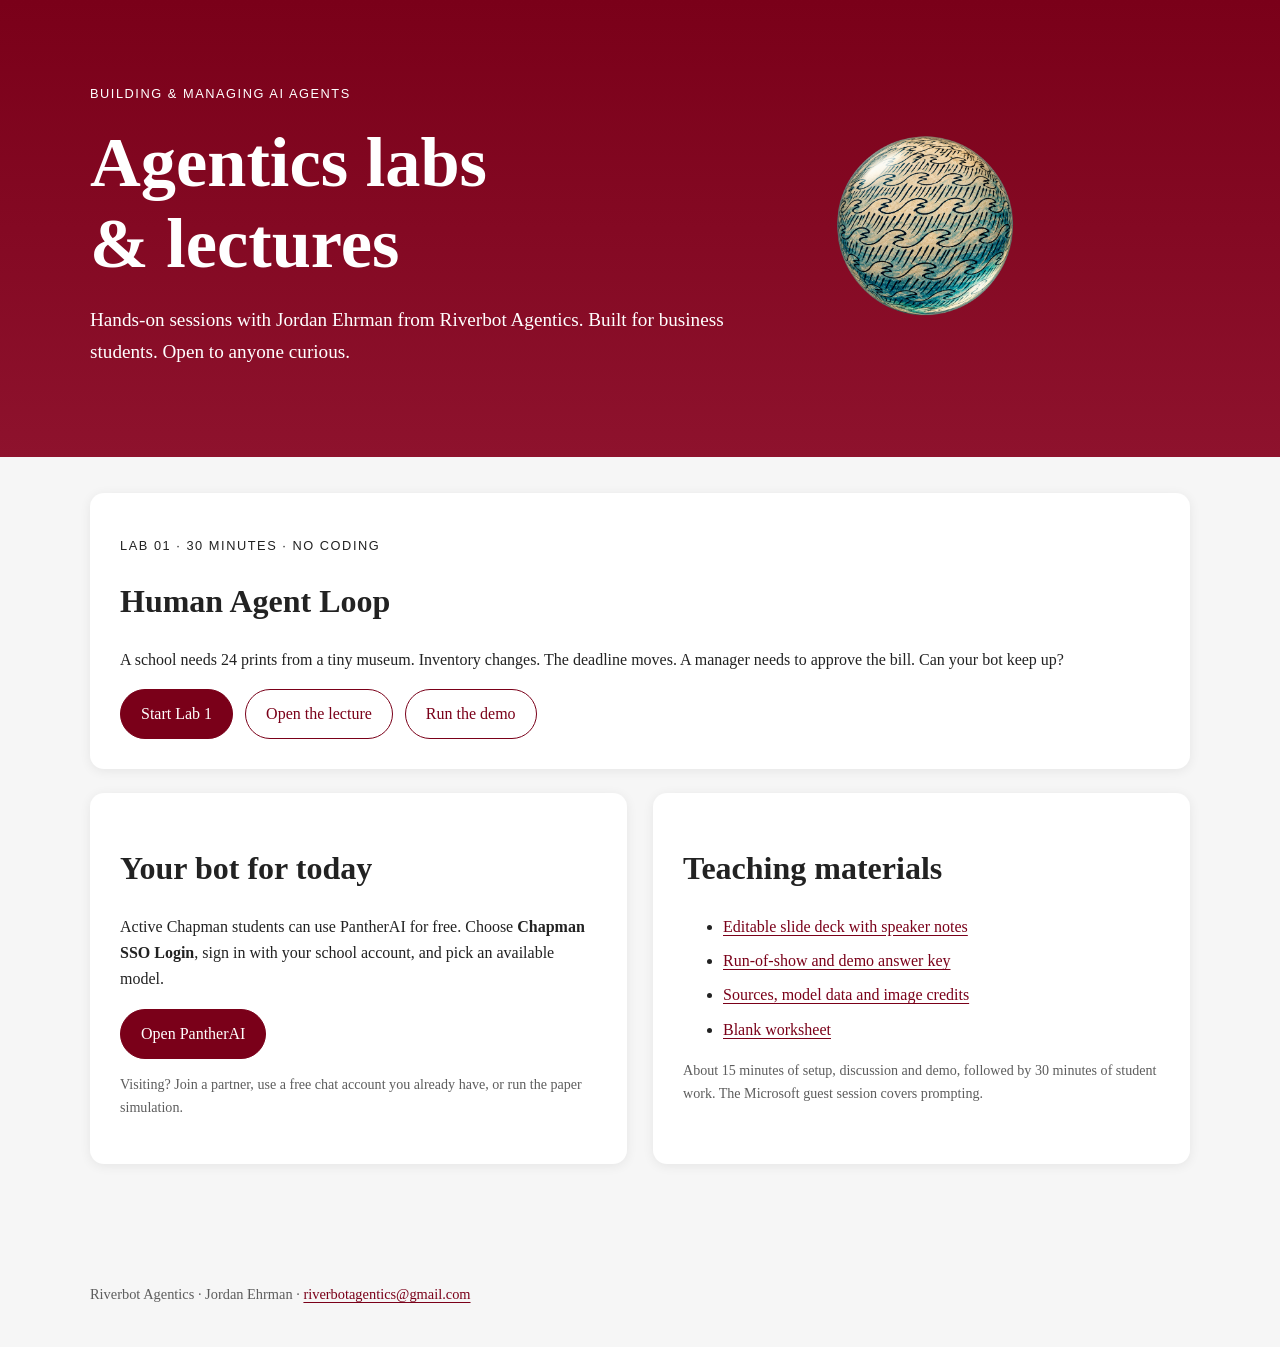
==== index.html @ c2e1d711 "Add Lab 1 lecture, museum demo, and student lab pack" ====
<!doctype html><html lang="en"><head><meta charset="utf-8"><meta name="viewport" content="width=device-width,initial-scale=1"><title>Agentics Labs & Lectures · Jordan Ehrman</title><link rel="icon" href="assets/riverbot-logo.png"><link rel="stylesheet" href="styles.css"></head><body><header class="hero"><div class="wrap"><div><p class="eyebrow">Building &amp; Managing AI Agents</p><h1>Agentics labs<br>&amp; lectures</h1><p>Hands-on sessions with Jordan Ehrman from Riverbot Agentics. Built for business students. Open to anyone curious.</p></div><img class="logo" src="assets/riverbot-logo.png" alt="Riverbot Agentics watercolor wave orb"></div></header><main class="wrap"><section class="paper"><p class="eyebrow">Lab 01 · 30 minutes · No coding</p><h2>Human Agent Loop</h2><p>A school needs 24 prints from a tiny museum. Inventory changes. The deadline moves. A manager needs to approve the bill. Can your bot keep up?</p><div class="actions"><a class="button" href="lab1/index.html">Start Lab 1</a><a class="button secondary" href="lab1/lecture.html">Open the lecture</a><a class="button secondary" href="lab1/demo.html">Run the demo</a></div></section><div class="columns"><section class="paper"><h2>Your bot for today</h2><p>Active Chapman students can use PantherAI for free. Choose <strong>Chapman SSO Login</strong>, sign in with your school account, and pick an available model.</p><a class="button" href="https://pantherai.chapman.edu/login" target="_blank" rel="noopener">Open PantherAI</a><p class="small muted">Visiting? Join a partner, use a free chat account you already have, or run the paper simulation.</p></section><section class="paper"><h2>Teaching materials</h2><ul class="link-list"><li><a href="downloads/Lab_1_Human_Agent_Loop.pptx">Editable slide deck with speaker notes</a></li><li><a href="lab1/instructor.html">Run-of-show and demo answer key</a></li><li><a href="lab1/sources.html">Sources, model data and image credits</a></li><li><a href="lab1/worksheet.md" download>Blank worksheet</a></li></ul><p class="small muted">About 15 minutes of setup, discussion and demo, followed by 30 minutes of student work. The Microsoft guest session covers prompting.</p></section></div></main><footer class="wrap">Riverbot Agentics · Jordan Ehrman · <a href="mailto:riverbotagentics@gmail.com">riverbotagentics@gmail.com</a></footer></body></html>
---- styles.css ----
:root{--red:#7a0019;--red-dark:#5f0013;--ink:#222;--muted:#5d5d5d;--paper:#fff;--page:#f6f6f6;--line:#ddd}*{box-sizing:border-box}body{margin:0;background:var(--page);color:var(--ink);font-family:Georgia,'Times New Roman',serif;line-height:1.65}a{color:var(--red);text-underline-offset:.18em}a:hover{color:var(--red-dark)}h1,h2,h3{line-height:1.16}h1{font-size:clamp(2.5rem,5.5vw,4.8rem);margin:.25em 0}h2{font-size:2rem}h3{font-size:1.3rem}.wrap{width:min(1100px,calc(100% - 40px));margin:auto}.hero{background:linear-gradient(180deg,#7a0019,#8e122d);color:white;padding:70px 0}.hero .wrap{display:flex;gap:55px;align-items:center}.hero p{max-width:680px;font-size:1.2rem}.hero a{color:white}.logo{width:200px;height:200px;object-fit:contain}.eyebrow{font-family:Arial,sans-serif;letter-spacing:.12em;text-transform:uppercase;font-size:.8rem!important}.toolbar{border-bottom:1px solid var(--line);padding:16px 0;background:white}.toolbar .wrap{display:flex;gap:24px;align-items:center;flex-wrap:wrap}.toolbar a{font-size:1rem}.brand{font-weight:bold;margin-right:auto}.brand img{width:32px;height:32px;vertical-align:middle;margin-right:9px}main.wrap{padding:36px 0 70px}.paper{background:white;border-radius:14px;padding:30px;margin-bottom:24px;box-shadow:0 2px 12px #00000012}.columns{display:grid;grid-template-columns:1fr 1fr;gap:26px}.button,button{display:inline-block;background:var(--red);color:white;border:1px solid var(--red);border-radius:999px;padding:11px 20px;font:inherit;cursor:pointer;text-decoration:none}button:hover,.button:hover{background:var(--red-dark);color:white}button:disabled{opacity:.4;cursor:default}.secondary{background:white;color:var(--red)}.muted{color:var(--muted)}.small{font-size:.88rem}.notice{border-left:4px solid var(--red);padding:16px 22px;background:#f8f2f3;margin:22px 0}.actions{display:flex;gap:12px;align-items:center;flex-wrap:wrap}.step{padding:24px 0;border-bottom:1px solid var(--line)}.step:last-child{border:0}.time{font:bold .82rem Arial,sans-serif;color:var(--red);letter-spacing:.06em}pre{white-space:pre-wrap;overflow-wrap:anywhere;background:#f6f6f6;padding:22px;border-radius:8px;font:15px/1.6 monospace}table{border-collapse:collapse;width:100%;margin:20px 0}td,th{text-align:left;border-bottom:1px solid var(--line);padding:11px}th{color:var(--red)}label{display:block;font-weight:bold;margin-top:20px}input,textarea{width:100%;font:inherit;border:1px solid #bbb;border-radius:8px;padding:12px;background:white;margin-top:7px}textarea{min-height:110px;resize:vertical}details{margin:16px 0}summary{cursor:pointer;color:var(--red);font-weight:bold}.observation{padding:18px 0;border-top:1px solid var(--line)}.observation h3{margin:0 0 10px}footer{padding:25px 0 40px;color:var(--muted);font-size:.9rem}button:focus-visible,a:focus-visible,input:focus-visible,textarea:focus-visible{outline:3px solid #238393;outline-offset:4px}.demo-trace{font-size:1.15rem;min-height:210px}.demo-label{font-family:Arial,sans-serif;text-transform:uppercase;font-size:.72rem;letter-spacing:.1em;color:var(--red)}.link-list li{margin:8px 0}.save-status{font:.85rem Arial,sans-serif}.loop-fields{display:grid;grid-template-columns:1fr 1fr;gap:0 22px}.loop-fields .wide{grid-column:1/-1}.print-only{display:none}@media(max-width:700px){.hero{padding:40px 0}.hero .wrap{display:block}.logo{width:110px;height:110px}.columns,.loop-fields{grid-template-columns:1fr}.paper{padding:23px}.toolbar .wrap{gap:14px}.hero p{font-size:1.05rem}}@media print{body{background:white;font-size:11pt}.toolbar,.hero,.no-print,footer{display:none!important}.paper{box-shadow:none;padding:0}.print-only{display:block}main.wrap{width:100%;padding:0}textarea,input{border:0;min-height:50px}.step{break-inside:avoid}details{display:block}details>*{display:block}button{display:none}.worksheet{break-before:page}}
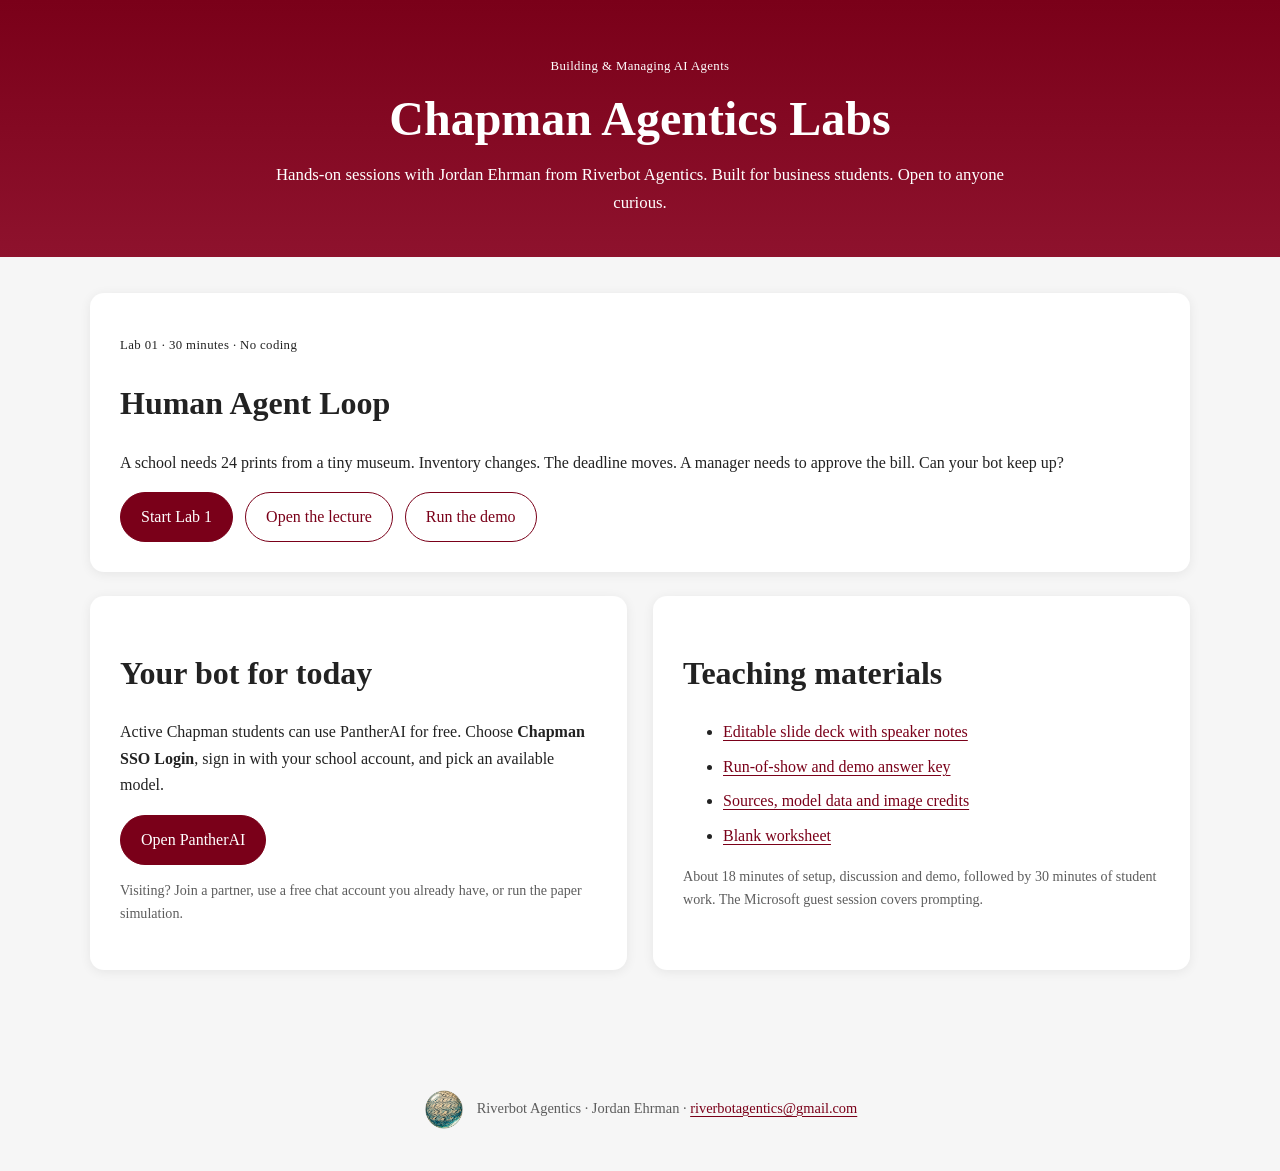
==== commit 7ee8edc9: "Add six Lab 1 transitions and match Chapman Cultural Agents branding" ====
--- a/index.html
+++ b/index.html
@@ -1 +1 @@
-<!doctype html><html lang="en"><head><meta charset="utf-8"><meta name="viewport" content="width=device-width,initial-scale=1"><title>Agentics Labs & Lectures · Jordan Ehrman</title><link rel="icon" href="assets/riverbot-logo.png"><link rel="stylesheet" href="styles.css"></head><body><header class="hero"><div class="wrap"><div><p class="eyebrow">Building &amp; Managing AI Agents</p><h1>Agentics labs<br>&amp; lectures</h1><p>Hands-on sessions with Jordan Ehrman from Riverbot Agentics. Built for business students. Open to anyone curious.</p></div><img class="logo" src="assets/riverbot-logo.png" alt="Riverbot Agentics watercolor wave orb"></div></header><main class="wrap"><section class="paper"><p class="eyebrow">Lab 01 · 30 minutes · No coding</p><h2>Human Agent Loop</h2><p>A school needs 24 prints from a tiny museum. Inventory changes. The deadline moves. A manager needs to approve the bill. Can your bot keep up?</p><div class="actions"><a class="button" href="lab1/index.html">Start Lab 1</a><a class="button secondary" href="lab1/lecture.html">Open the lecture</a><a class="button secondary" href="lab1/demo.html">Run the demo</a></div></section><div class="columns"><section class="paper"><h2>Your bot for today</h2><p>Active Chapman students can use PantherAI for free. Choose <strong>Chapman SSO Login</strong>, sign in with your school account, and pick an available model.</p><a class="button" href="https://pantherai.chapman.edu/login" target="_blank" rel="noopener">Open PantherAI</a><p class="small muted">Visiting? Join a partner, use a free chat account you already have, or run the paper simulation.</p></section><section class="paper"><h2>Teaching materials</h2><ul class="link-list"><li><a href="downloads/Lab_1_Human_Agent_Loop.pptx">Editable slide deck with speaker notes</a></li><li><a href="lab1/instructor.html">Run-of-show and demo answer key</a></li><li><a href="lab1/sources.html">Sources, model data and image credits</a></li><li><a href="lab1/worksheet.md" download>Blank worksheet</a></li></ul><p class="small muted">About 15 minutes of setup, discussion and demo, followed by 30 minutes of student work. The Microsoft guest session covers prompting.</p></section></div></main><footer class="wrap">Riverbot Agentics · Jordan Ehrman · <a href="mailto:riverbotagentics@gmail.com">riverbotagentics@gmail.com</a></footer></body></html>+<!doctype html><html lang="en"><head><meta charset="utf-8"><meta name="viewport" content="width=device-width,initial-scale=1"><title>Chapman Agentics Labs · Jordan Ehrman</title><link rel="icon" href="assets/chapman-site-icon.svg"><link rel="stylesheet" href="styles.css"></head><body><header class="hero"><div class="wrap"><div><p class="eyebrow">Building &amp; Managing AI Agents</p><h1>Chapman Agentics Labs</h1><p>Hands-on sessions with Jordan Ehrman from Riverbot Agentics. Built for business students. Open to anyone curious.</p></div></div></header><main class="wrap"><section class="paper"><p class="eyebrow">Lab 01 · 30 minutes · No coding</p><h2>Human Agent Loop</h2><p>A school needs 24 prints from a tiny museum. Inventory changes. The deadline moves. A manager needs to approve the bill. Can your bot keep up?</p><div class="actions"><a class="button" href="lab1/index.html">Start Lab 1</a><a class="button secondary" href="lab1/lecture.html">Open the lecture</a><a class="button secondary" href="lab1/demo.html">Run the demo</a></div></section><div class="columns"><section class="paper"><h2>Your bot for today</h2><p>Active Chapman students can use PantherAI for free. Choose <strong>Chapman SSO Login</strong>, sign in with your school account, and pick an available model.</p><a class="button" href="https://pantherai.chapman.edu/login" target="_blank" rel="noopener">Open PantherAI</a><p class="small muted">Visiting? Join a partner, use a free chat account you already have, or run the paper simulation.</p></section><section class="paper"><h2>Teaching materials</h2><ul class="link-list"><li><a href="downloads/Lab_1_Human_Agent_Loop.pptx">Editable slide deck with speaker notes</a></li><li><a href="lab1/instructor.html">Run-of-show and demo answer key</a></li><li><a href="lab1/sources.html">Sources, model data and image credits</a></li><li><a href="lab1/worksheet.md" download>Blank worksheet</a></li></ul><p class="small muted">About 18 minutes of setup, discussion and demo, followed by 30 minutes of student work. The Microsoft guest session covers prompting.</p></section></div></main><footer class="wrap"><img class="presenter-logo" src="assets/riverbot-logo.png" alt="Riverbot Agentics logo">Riverbot Agentics · Jordan Ehrman · <a href="mailto:riverbotagentics@gmail.com">riverbotagentics@gmail.com</a></footer></body></html>
--- a/styles.css
+++ b/styles.css
@@ -1 +1,3 @@
-:root{--red:#7a0019;--red-dark:#5f0013;--ink:#222;--muted:#5d5d5d;--paper:#fff;--page:#f6f6f6;--line:#ddd}*{box-sizing:border-box}body{margin:0;background:var(--page);color:var(--ink);font-family:Georgia,'Times New Roman',serif;line-height:1.65}a{color:var(--red);text-underline-offset:.18em}a:hover{color:var(--red-dark)}h1,h2,h3{line-height:1.16}h1{font-size:clamp(2.5rem,5.5vw,4.8rem);margin:.25em 0}h2{font-size:2rem}h3{font-size:1.3rem}.wrap{width:min(1100px,calc(100% - 40px));margin:auto}.hero{background:linear-gradient(180deg,#7a0019,#8e122d);color:white;padding:70px 0}.hero .wrap{display:flex;gap:55px;align-items:center}.hero p{max-width:680px;font-size:1.2rem}.hero a{color:white}.logo{width:200px;height:200px;object-fit:contain}.eyebrow{font-family:Arial,sans-serif;letter-spacing:.12em;text-transform:uppercase;font-size:.8rem!important}.toolbar{border-bottom:1px solid var(--line);padding:16px 0;background:white}.toolbar .wrap{display:flex;gap:24px;align-items:center;flex-wrap:wrap}.toolbar a{font-size:1rem}.brand{font-weight:bold;margin-right:auto}.brand img{width:32px;height:32px;vertical-align:middle;margin-right:9px}main.wrap{padding:36px 0 70px}.paper{background:white;border-radius:14px;padding:30px;margin-bottom:24px;box-shadow:0 2px 12px #00000012}.columns{display:grid;grid-template-columns:1fr 1fr;gap:26px}.button,button{display:inline-block;background:var(--red);color:white;border:1px solid var(--red);border-radius:999px;padding:11px 20px;font:inherit;cursor:pointer;text-decoration:none}button:hover,.button:hover{background:var(--red-dark);color:white}button:disabled{opacity:.4;cursor:default}.secondary{background:white;color:var(--red)}.muted{color:var(--muted)}.small{font-size:.88rem}.notice{border-left:4px solid var(--red);padding:16px 22px;background:#f8f2f3;margin:22px 0}.actions{display:flex;gap:12px;align-items:center;flex-wrap:wrap}.step{padding:24px 0;border-bottom:1px solid var(--line)}.step:last-child{border:0}.time{font:bold .82rem Arial,sans-serif;color:var(--red);letter-spacing:.06em}pre{white-space:pre-wrap;overflow-wrap:anywhere;background:#f6f6f6;padding:22px;border-radius:8px;font:15px/1.6 monospace}table{border-collapse:collapse;width:100%;margin:20px 0}td,th{text-align:left;border-bottom:1px solid var(--line);padding:11px}th{color:var(--red)}label{display:block;font-weight:bold;margin-top:20px}input,textarea{width:100%;font:inherit;border:1px solid #bbb;border-radius:8px;padding:12px;background:white;margin-top:7px}textarea{min-height:110px;resize:vertical}details{margin:16px 0}summary{cursor:pointer;color:var(--red);font-weight:bold}.observation{padding:18px 0;border-top:1px solid var(--line)}.observation h3{margin:0 0 10px}footer{padding:25px 0 40px;color:var(--muted);font-size:.9rem}button:focus-visible,a:focus-visible,input:focus-visible,textarea:focus-visible{outline:3px solid #238393;outline-offset:4px}.demo-trace{font-size:1.15rem;min-height:210px}.demo-label{font-family:Arial,sans-serif;text-transform:uppercase;font-size:.72rem;letter-spacing:.1em;color:var(--red)}.link-list li{margin:8px 0}.save-status{font:.85rem Arial,sans-serif}.loop-fields{display:grid;grid-template-columns:1fr 1fr;gap:0 22px}.loop-fields .wide{grid-column:1/-1}.print-only{display:none}@media(max-width:700px){.hero{padding:40px 0}.hero .wrap{display:block}.logo{width:110px;height:110px}.columns,.loop-fields{grid-template-columns:1fr}.paper{padding:23px}.toolbar .wrap{gap:14px}.hero p{font-size:1.05rem}}@media print{body{background:white;font-size:11pt}.toolbar,.hero,.no-print,footer{display:none!important}.paper{box-shadow:none;padding:0}.print-only{display:block}main.wrap{width:100%;padding:0}textarea,input{border:0;min-height:50px}.step{break-inside:avoid}details{display:block}details>*{display:block}button{display:none}.worksheet{break-before:page}}+:root{--red:#7a0019;--red-dark:#5f0013;--ink:#222;--muted:#5d5d5d;--paper:#fff;--page:#f6f6f6;--line:#ddd}*{box-sizing:border-box}body{margin:0;background:var(--page);color:var(--ink);font-family:Georgia,'Times New Roman',serif;line-height:1.65}a{color:var(--red);text-underline-offset:.18em}a:hover{color:var(--red-dark)}h1,h2,h3{line-height:1.16}h1{font-size:clamp(2rem,4vw,3rem);margin:.25em 0}h2{font-size:2rem}h3{font-size:1.3rem}.wrap{width:min(1100px,calc(100% - 40px));margin:auto}.hero{background:linear-gradient(180deg,#7a0019 0%,#8e122d 100%);color:white;padding:3rem 1rem 2.5rem;text-align:center}.hero .wrap{display:block}.hero p{max-width:760px;font-size:1.05rem;margin:.5rem auto 0}.hero a{color:white}.logo{width:200px;height:200px;object-fit:contain}.eyebrow{font-family:inherit;letter-spacing:.03em;text-transform:none;font-size:.8rem!important}.toolbar{border-bottom:1px solid var(--line);padding:16px 0;background:white}.toolbar .wrap{display:flex;gap:24px;align-items:center;flex-wrap:wrap}.toolbar a{font-size:1rem}.brand{font-weight:bold;margin-right:auto}.brand img{width:32px;height:32px;vertical-align:middle;margin-right:9px}main.wrap{padding:36px 0 70px}.paper{background:white;border-radius:14px;padding:30px;margin-bottom:24px;box-shadow:0 2px 12px #00000012}.columns{display:grid;grid-template-columns:1fr 1fr;gap:26px}.button,button{display:inline-block;background:var(--red);color:white;border:1px solid var(--red);border-radius:999px;padding:11px 20px;font:inherit;cursor:pointer;text-decoration:none}button:hover,.button:hover{background:var(--red-dark);color:white}button:disabled{opacity:.4;cursor:default}.secondary{background:white;color:var(--red)}.muted{color:var(--muted)}.small{font-size:.88rem}.notice{border-left:4px solid var(--red);padding:16px 22px;background:#f8f2f3;margin:22px 0}.actions{display:flex;gap:12px;align-items:center;flex-wrap:wrap}.step{padding:24px 0;border-bottom:1px solid var(--line)}.step:last-child{border:0}.time{font:bold .82rem Arial,sans-serif;color:var(--red);letter-spacing:.06em}pre{white-space:pre-wrap;overflow-wrap:anywhere;background:#f6f6f6;padding:22px;border-radius:8px;font:15px/1.6 monospace}table{border-collapse:collapse;width:100%;margin:20px 0}td,th{text-align:left;border-bottom:1px solid var(--line);padding:11px}th{color:var(--red)}label{display:block;font-weight:bold;margin-top:20px}input,textarea{width:100%;font:inherit;border:1px solid #bbb;border-radius:8px;padding:12px;background:white;margin-top:7px}textarea{min-height:110px;resize:vertical}details{margin:16px 0}summary{cursor:pointer;color:var(--red);font-weight:bold}.observation{padding:18px 0;border-top:1px solid var(--line)}.observation h3{margin:0 0 10px}footer{padding:25px 0 40px;color:var(--muted);font-size:.9rem}button:focus-visible,a:focus-visible,input:focus-visible,textarea:focus-visible{outline:3px solid #238393;outline-offset:4px}.demo-trace{font-size:1.15rem;min-height:210px}.demo-label{font-family:Arial,sans-serif;text-transform:uppercase;font-size:.72rem;letter-spacing:.1em;color:var(--red)}.link-list li{margin:8px 0}.save-status{font:.85rem Arial,sans-serif}.loop-fields{display:grid;grid-template-columns:1fr 1fr;gap:0 22px}.loop-fields .wide{grid-column:1/-1}.print-only{display:none}@media(max-width:700px){.hero{padding:40px 0}.hero .wrap{display:block}.logo{width:110px;height:110px}.columns,.loop-fields{grid-template-columns:1fr}.paper{padding:23px}.toolbar .wrap{gap:14px}.hero p{font-size:1.05rem}}@media print{body{background:white;font-size:11pt}.toolbar,.hero,.no-print,footer{display:none!important}.paper{box-shadow:none;padding:0}.print-only{display:block}main.wrap{width:100%;padding:0}textarea,input{border:0;min-height:50px}.step{break-inside:avoid}details{display:block}details>*{display:block}button{display:none}.worksheet{break-before:page}}
+/* Shared with chapman-cultural-agents/index.html. */
+.presenter-logo{width:42px;height:42px;object-fit:contain;vertical-align:middle;margin-right:12px}footer{text-align:center}.hero h1{line-height:1.25}.paper h2{line-height:1.25}button:focus-visible,a:focus-visible,input:focus-visible,textarea:focus-visible{outline-color:var(--red)}
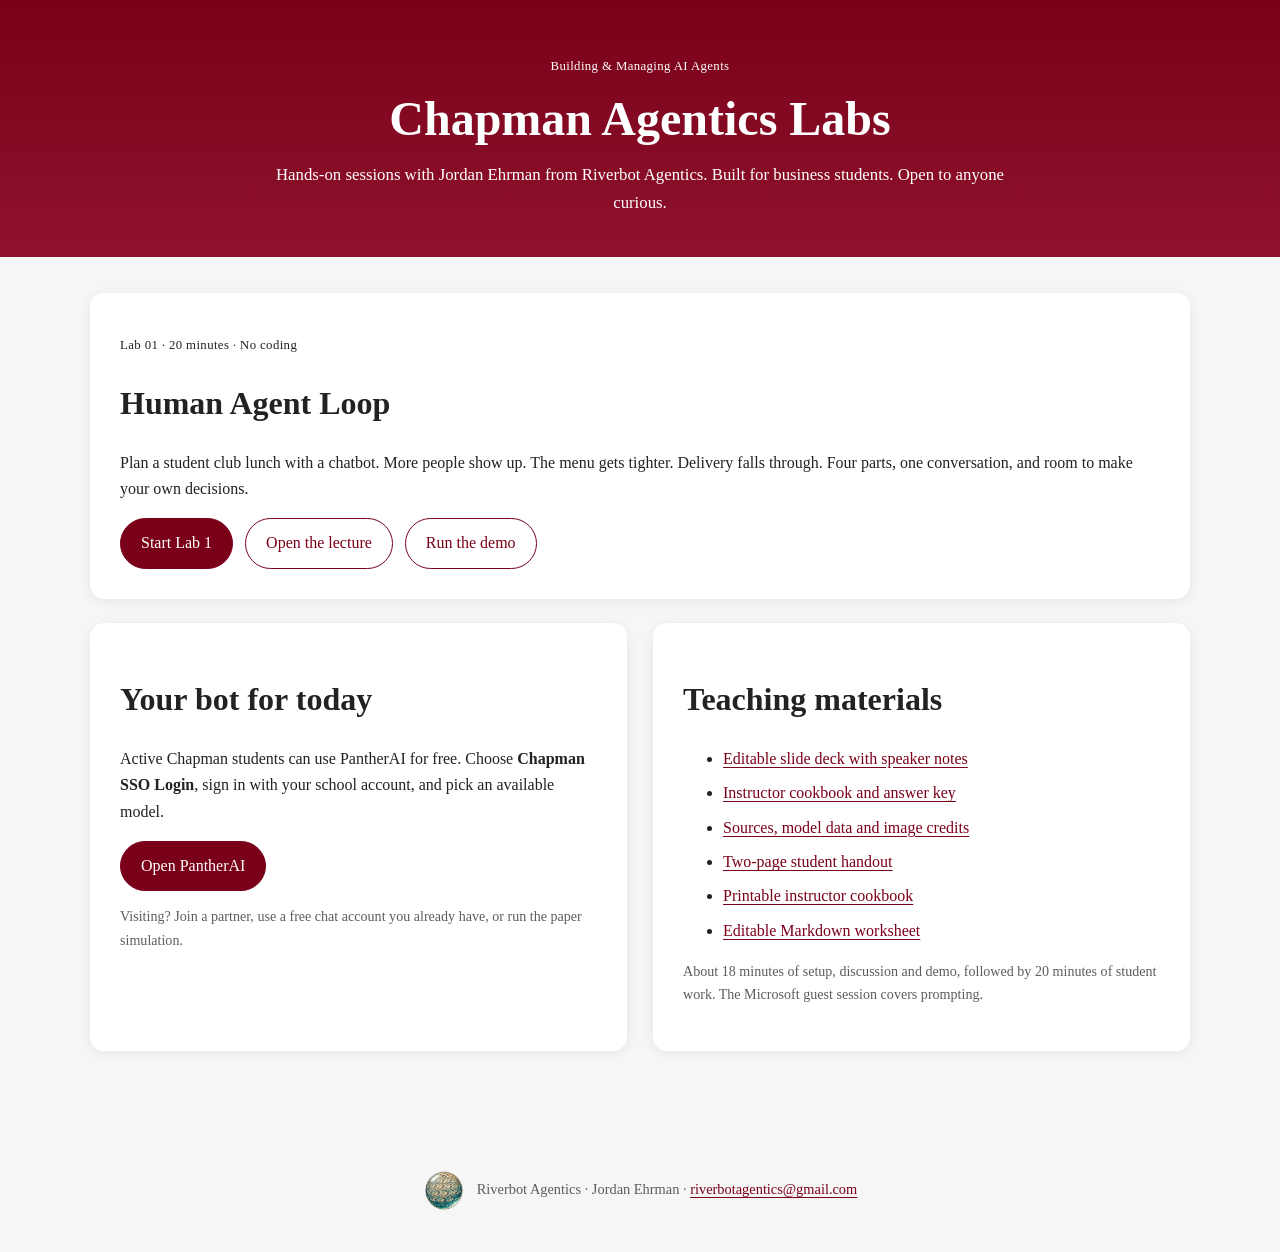
==== commit e50c842d: "Replace museum exercise with four-part club lunch lab" ====
--- a/index.html
+++ b/index.html
@@ -1 +1 @@
-<!doctype html><html lang="en"><head><meta charset="utf-8"><meta name="viewport" content="width=device-width,initial-scale=1"><title>Chapman Agentics Labs · Jordan Ehrman</title><link rel="icon" href="assets/chapman-site-icon.svg"><link rel="stylesheet" href="styles.css"></head><body><header class="hero"><div class="wrap"><div><p class="eyebrow">Building &amp; Managing AI Agents</p><h1>Chapman Agentics Labs</h1><p>Hands-on sessions with Jordan Ehrman from Riverbot Agentics. Built for business students. Open to anyone curious.</p></div></div></header><main class="wrap"><section class="paper"><p class="eyebrow">Lab 01 · 30 minutes · No coding</p><h2>Human Agent Loop</h2><p>A school needs 24 prints from a tiny museum. Inventory changes. The deadline moves. A manager needs to approve the bill. Can your bot keep up?</p><div class="actions"><a class="button" href="lab1/index.html">Start Lab 1</a><a class="button secondary" href="lab1/lecture.html">Open the lecture</a><a class="button secondary" href="lab1/demo.html">Run the demo</a></div></section><div class="columns"><section class="paper"><h2>Your bot for today</h2><p>Active Chapman students can use PantherAI for free. Choose <strong>Chapman SSO Login</strong>, sign in with your school account, and pick an available model.</p><a class="button" href="https://pantherai.chapman.edu/login" target="_blank" rel="noopener">Open PantherAI</a><p class="small muted">Visiting? Join a partner, use a free chat account you already have, or run the paper simulation.</p></section><section class="paper"><h2>Teaching materials</h2><ul class="link-list"><li><a href="downloads/Lab_1_Human_Agent_Loop.pptx">Editable slide deck with speaker notes</a></li><li><a href="lab1/instructor.html">Run-of-show and demo answer key</a></li><li><a href="lab1/sources.html">Sources, model data and image credits</a></li><li><a href="lab1/worksheet.md" download>Blank worksheet</a></li></ul><p class="small muted">About 18 minutes of setup, discussion and demo, followed by 30 minutes of student work. The Microsoft guest session covers prompting.</p></section></div></main><footer class="wrap"><img class="presenter-logo" src="assets/riverbot-logo.png" alt="Riverbot Agentics logo">Riverbot Agentics · Jordan Ehrman · <a href="mailto:riverbotagentics@gmail.com">riverbotagentics@gmail.com</a></footer></body></html>+<!doctype html><html lang="en"><head><meta charset="utf-8"><meta name="viewport" content="width=device-width,initial-scale=1"><title>Chapman Agentics Labs · Jordan Ehrman</title><link rel="icon" href="assets/chapman-site-icon.svg"><link rel="stylesheet" href="styles.css"></head><body><header class="hero"><div class="wrap"><div><p class="eyebrow">Building &amp; Managing AI Agents</p><h1>Chapman Agentics Labs</h1><p>Hands-on sessions with Jordan Ehrman from Riverbot Agentics. Built for business students. Open to anyone curious.</p></div></div></header><main class="wrap"><section class="paper"><p class="eyebrow">Lab 01 · 20 minutes · No coding</p><h2>Human Agent Loop</h2><p>Plan a student club lunch with a chatbot. More people show up. The menu gets tighter. Delivery falls through. Four parts, one conversation, and room to make your own decisions.</p><div class="actions"><a class="button" href="lab1/index.html">Start Lab 1</a><a class="button secondary" href="lab1/lecture.html">Open the lecture</a><a class="button secondary" href="lab1/demo.html">Run the demo</a></div></section><div class="columns"><section class="paper"><h2>Your bot for today</h2><p>Active Chapman students can use PantherAI for free. Choose <strong>Chapman SSO Login</strong>, sign in with your school account, and pick an available model.</p><a class="button" href="https://pantherai.chapman.edu/login" target="_blank" rel="noopener">Open PantherAI</a><p class="small muted">Visiting? Join a partner, use a free chat account you already have, or run the paper simulation.</p></section><section class="paper"><h2>Teaching materials</h2><ul class="link-list"><li><a href="downloads/Lab_1_Human_Agent_Loop.pptx">Editable slide deck with speaker notes</a></li><li><a href="lab1/instructor.html">Instructor cookbook and answer key</a></li><li><a href="lab1/sources.html">Sources, model data and image credits</a></li><li><a href="downloads/Lab_1_Student_Handout.pdf">Two-page student handout</a></li><li><a href="downloads/Lab_1_Instructor_Cookbook.pdf">Printable instructor cookbook</a></li><li><a href="lab1/worksheet.md" download>Editable Markdown worksheet</a></li></ul><p class="small muted">About 18 minutes of setup, discussion and demo, followed by 20 minutes of student work. The Microsoft guest session covers prompting.</p></section></div></main><footer class="wrap"><img class="presenter-logo" src="assets/riverbot-logo.png" alt="Riverbot Agentics logo">Riverbot Agentics · Jordan Ehrman · <a href="mailto:riverbotagentics@gmail.com">riverbotagentics@gmail.com</a></footer></body></html>
--- a/styles.css
+++ b/styles.css
@@ -1,3 +1,5 @@
 :root{--red:#7a0019;--red-dark:#5f0013;--ink:#222;--muted:#5d5d5d;--paper:#fff;--page:#f6f6f6;--line:#ddd}*{box-sizing:border-box}body{margin:0;background:var(--page);color:var(--ink);font-family:Georgia,'Times New Roman',serif;line-height:1.65}a{color:var(--red);text-underline-offset:.18em}a:hover{color:var(--red-dark)}h1,h2,h3{line-height:1.16}h1{font-size:clamp(2rem,4vw,3rem);margin:.25em 0}h2{font-size:2rem}h3{font-size:1.3rem}.wrap{width:min(1100px,calc(100% - 40px));margin:auto}.hero{background:linear-gradient(180deg,#7a0019 0%,#8e122d 100%);color:white;padding:3rem 1rem 2.5rem;text-align:center}.hero .wrap{display:block}.hero p{max-width:760px;font-size:1.05rem;margin:.5rem auto 0}.hero a{color:white}.logo{width:200px;height:200px;object-fit:contain}.eyebrow{font-family:inherit;letter-spacing:.03em;text-transform:none;font-size:.8rem!important}.toolbar{border-bottom:1px solid var(--line);padding:16px 0;background:white}.toolbar .wrap{display:flex;gap:24px;align-items:center;flex-wrap:wrap}.toolbar a{font-size:1rem}.brand{font-weight:bold;margin-right:auto}.brand img{width:32px;height:32px;vertical-align:middle;margin-right:9px}main.wrap{padding:36px 0 70px}.paper{background:white;border-radius:14px;padding:30px;margin-bottom:24px;box-shadow:0 2px 12px #00000012}.columns{display:grid;grid-template-columns:1fr 1fr;gap:26px}.button,button{display:inline-block;background:var(--red);color:white;border:1px solid var(--red);border-radius:999px;padding:11px 20px;font:inherit;cursor:pointer;text-decoration:none}button:hover,.button:hover{background:var(--red-dark);color:white}button:disabled{opacity:.4;cursor:default}.secondary{background:white;color:var(--red)}.muted{color:var(--muted)}.small{font-size:.88rem}.notice{border-left:4px solid var(--red);padding:16px 22px;background:#f8f2f3;margin:22px 0}.actions{display:flex;gap:12px;align-items:center;flex-wrap:wrap}.step{padding:24px 0;border-bottom:1px solid var(--line)}.step:last-child{border:0}.time{font:bold .82rem Arial,sans-serif;color:var(--red);letter-spacing:.06em}pre{white-space:pre-wrap;overflow-wrap:anywhere;background:#f6f6f6;padding:22px;border-radius:8px;font:15px/1.6 monospace}table{border-collapse:collapse;width:100%;margin:20px 0}td,th{text-align:left;border-bottom:1px solid var(--line);padding:11px}th{color:var(--red)}label{display:block;font-weight:bold;margin-top:20px}input,textarea{width:100%;font:inherit;border:1px solid #bbb;border-radius:8px;padding:12px;background:white;margin-top:7px}textarea{min-height:110px;resize:vertical}details{margin:16px 0}summary{cursor:pointer;color:var(--red);font-weight:bold}.observation{padding:18px 0;border-top:1px solid var(--line)}.observation h3{margin:0 0 10px}footer{padding:25px 0 40px;color:var(--muted);font-size:.9rem}button:focus-visible,a:focus-visible,input:focus-visible,textarea:focus-visible{outline:3px solid #238393;outline-offset:4px}.demo-trace{font-size:1.15rem;min-height:210px}.demo-label{font-family:Arial,sans-serif;text-transform:uppercase;font-size:.72rem;letter-spacing:.1em;color:var(--red)}.link-list li{margin:8px 0}.save-status{font:.85rem Arial,sans-serif}.loop-fields{display:grid;grid-template-columns:1fr 1fr;gap:0 22px}.loop-fields .wide{grid-column:1/-1}.print-only{display:none}@media(max-width:700px){.hero{padding:40px 0}.hero .wrap{display:block}.logo{width:110px;height:110px}.columns,.loop-fields{grid-template-columns:1fr}.paper{padding:23px}.toolbar .wrap{gap:14px}.hero p{font-size:1.05rem}}@media print{body{background:white;font-size:11pt}.toolbar,.hero,.no-print,footer{display:none!important}.paper{box-shadow:none;padding:0}.print-only{display:block}main.wrap{width:100%;padding:0}textarea,input{border:0;min-height:50px}.step{break-inside:avoid}details{display:block}details>*{display:block}button{display:none}.worksheet{break-before:page}}
 /* Shared with chapman-cultural-agents/index.html. */
 .presenter-logo{width:42px;height:42px;object-fit:contain;vertical-align:middle;margin-right:12px}footer{text-align:center}.hero h1{line-height:1.25}.paper h2{line-height:1.25}button:focus-visible,a:focus-visible,input:focus-visible,textarea:focus-visible{outline-color:var(--red)}
+/* Lunch lab: a small, consistent set of teaching cues. */
+.lead{font-size:1.15rem;line-height:1.6}.part-heading{display:flex;align-items:center;gap:20px;margin-bottom:20px}.part-heading h2{margin:.15em 0}.part-heading .eyebrow{margin:0;color:var(--red)}.part-number{display:grid;place-items:center;flex:none;width:54px;height:54px;border-radius:50%;background:var(--red);color:white;font-size:1.7rem}.menu-grid{display:grid;grid-template-columns:repeat(4,1fr);gap:12px}.menu-item{background:#f8f2f3;border:1px solid #e5d3d7;border-radius:10px;padding:18px;display:flex;flex-direction:column;justify-content:space-between;gap:12px}.menu-item strong{font-size:1.7rem;color:var(--red)}.record-prompt{border-top:1px solid var(--line);padding-top:18px;color:var(--red)}.record-field{margin:25px 0}.record-field p{margin:6px 0}.sample-message{margin:15px 0;padding:20px 24px;background:#f8f2f3;border-left:4px solid var(--red)}.speaker-note{padding:12px 0;border-bottom:1px solid var(--line)}.source{overflow-wrap:anywhere}.print-response{white-space:pre-wrap;overflow-wrap:anywhere}.demo-label{font-family:inherit;font-size:.9rem;margin:25px 0 4px}.demo-trace p{margin-top:4px}@media(max-width:700px){.menu-grid{grid-template-columns:1fr 1fr}.part-heading{gap:14px}.part-heading h2{font-size:1.6rem}}@media print{.record-field{break-inside:avoid}.worksheet textarea{display:none}.print-response{min-height:55px;padding:8px 0}.worksheet{break-before:page}.menu-grid{grid-template-columns:repeat(4,1fr)}.speaker-note{break-inside:avoid}}
